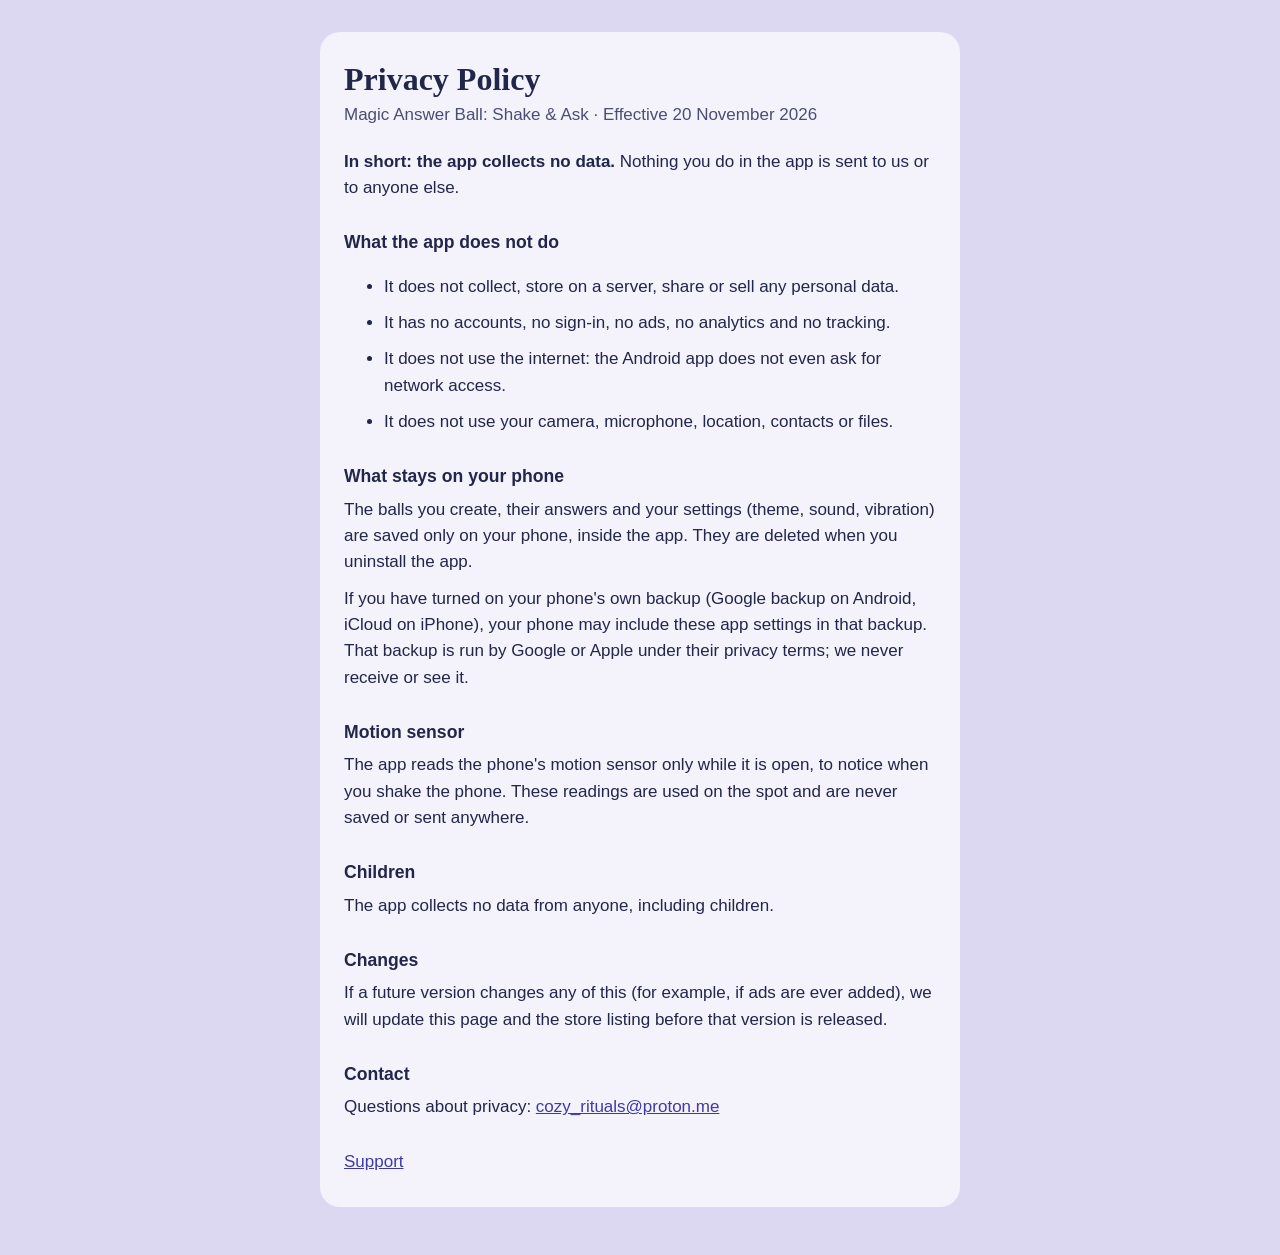
==== privacy.html @ 65c934a3 "Privacy policy and support page for Magic Answer Ball Co-Authored-By: Claude Opus 5.5 <noreply@anthr" ====
<!doctype html>
<html lang="en">
<head>
<meta charset="utf-8">
<meta name="viewport" content="width=device-width, initial-scale=1">
<title>Privacy Policy · Magic Answer Ball: Shake &amp; Ask</title>
<link rel="stylesheet" href="style.css">
</head>
<body>
<main>
<h1>Privacy Policy</h1>
<p class="meta">Magic Answer Ball: Shake &amp; Ask · Effective 20 November 2026</p>

<p><strong>In short: the app collects no data.</strong> Nothing you do in the app is sent to us or to anyone else.</p>

<h2>What the app does not do</h2>
<ul>
  <li>It does not collect, store on a server, share or sell any personal data.</li>
  <li>It has no accounts, no sign-in, no ads, no analytics and no tracking.</li>
  <li>It does not use the internet: the Android app does not even ask for network access.</li>
  <li>It does not use your camera, microphone, location, contacts or files.</li>
</ul>

<h2>What stays on your phone</h2>
<p>The balls you create, their answers and your settings (theme, sound, vibration) are saved only on your phone, inside the app. They are deleted when you uninstall the app.</p>
<p>If you have turned on your phone's own backup (Google backup on Android, iCloud on iPhone), your phone may include these app settings in that backup. That backup is run by Google or Apple under their privacy terms; we never receive or see it.</p>

<h2>Motion sensor</h2>
<p>The app reads the phone's motion sensor only while it is open, to notice when you shake the phone. These readings are used on the spot and are never saved or sent anywhere.</p>

<h2>Children</h2>
<p>The app collects no data from anyone, including children.</p>

<h2>Changes</h2>
<p>If a future version changes any of this (for example, if ads are ever added), we will update this page and the store listing before that version is released.</p>

<h2>Contact</h2>
<p>Questions about privacy: <a href="mailto:cozy_rituals@proton.me">cozy_rituals@proton.me</a></p>

<nav><a href="./">Support</a></nav>
</main>
</body>
</html>
---- style.css ----
:root {
  color-scheme: light dark;
  --bg: #dcd8f1;
  --surface: #f4f2fb;
  --text: #22264a;
  --text2: #4a4e72;
  --link: #3d3aa8;
}
@media (prefers-color-scheme: dark) {
  :root {
    --bg: #22264a;
    --surface: #383d66;
    --text: #f4f2fb;
    --text2: #cfcbe6;
    --link: #c9c2ff;
  }
}
* { box-sizing: border-box; }
body {
  margin: 0;
  padding: 32px 20px 48px;
  background: var(--bg);
  color: var(--text);
  font: 17px/1.55 -apple-system, BlinkMacSystemFont, "Segoe UI", Roboto, sans-serif;
}
main {
  max-width: 640px;
  margin: 0 auto;
  background: var(--surface);
  border-radius: 20px;
  padding: 28px 24px 32px;
}
h1 { font-family: "Cormorant Garamond", Georgia, serif; font-weight: 600; font-size: 2rem; line-height: 1.2; margin: 0 0 4px; }
h2 { font-size: 1.1rem; margin: 28px 0 6px; }
p, li { margin: 0 0 10px; }
.meta { color: var(--text2); margin-bottom: 20px; }
a { color: var(--link); }
nav { margin-top: 28px; color: var(--text2); }
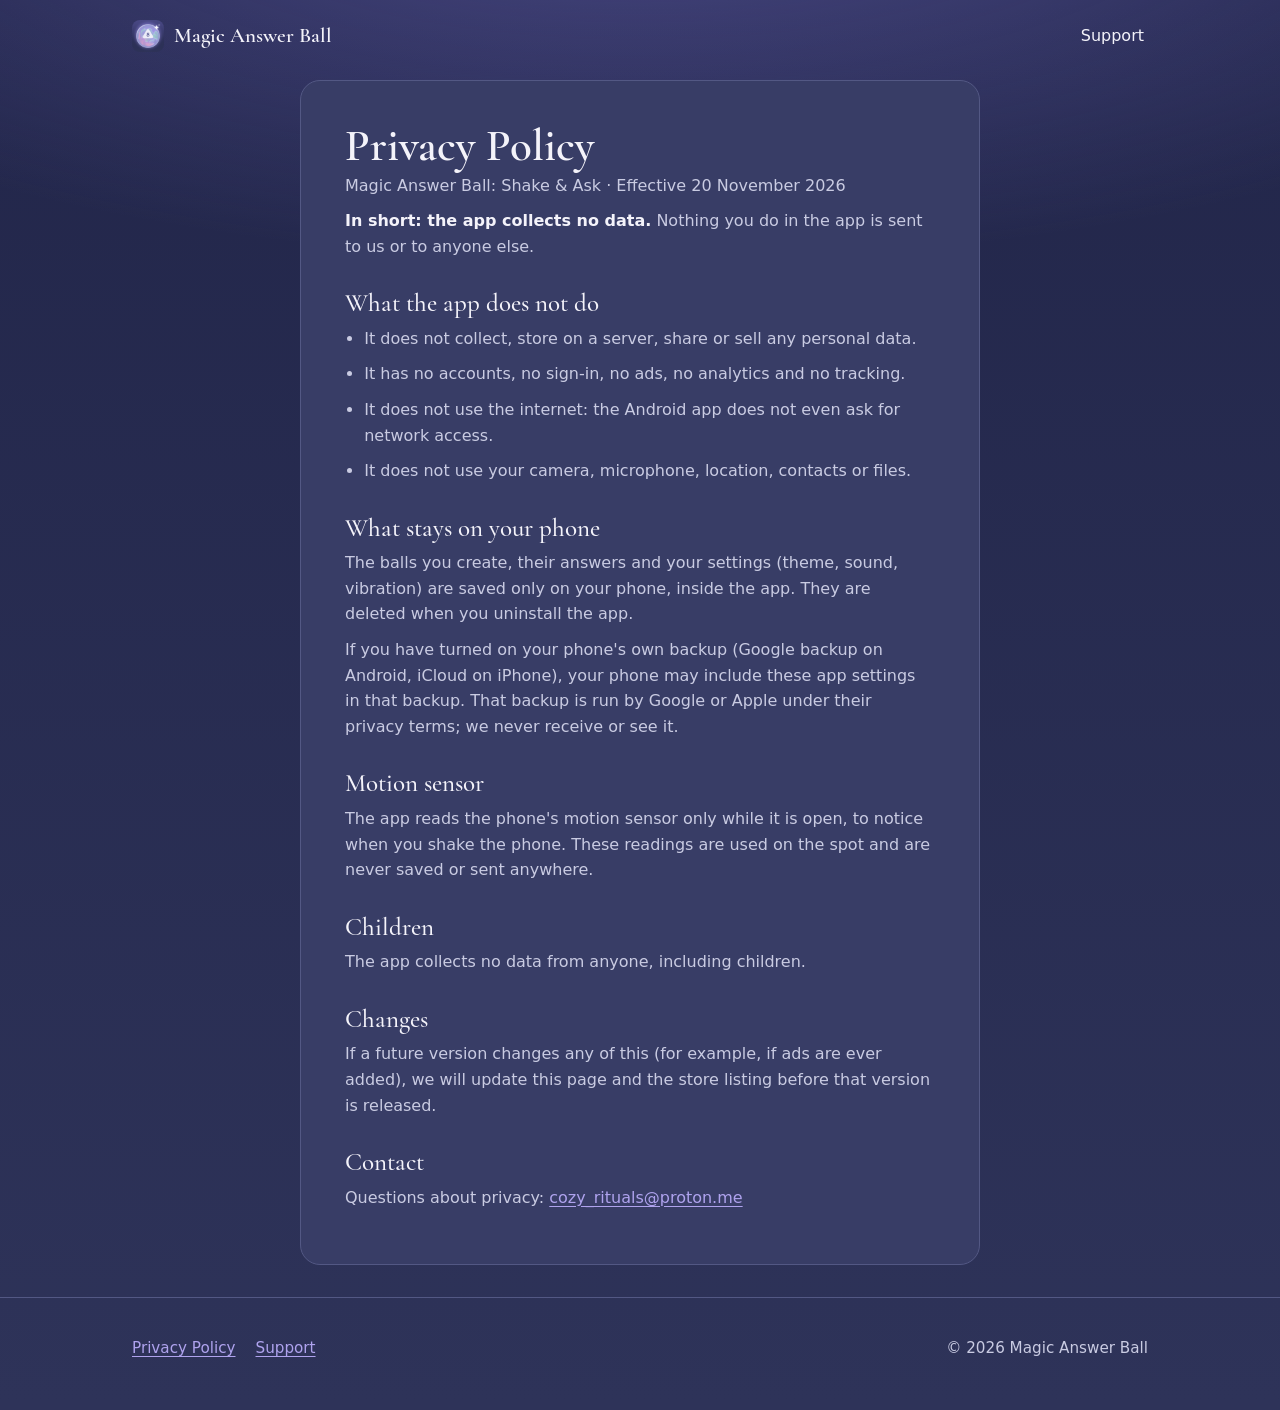
==== commit 079b121e: "Landing page for the app with support section; privacy page restyled Navy + top glow, self-hosted Co" ====
--- a/privacy.html
+++ b/privacy.html
@@ -1,43 +1,84 @@
-<!doctype html>
+<!DOCTYPE html>
 <html lang="en">
 <head>
 <meta charset="utf-8">
 <meta name="viewport" content="width=device-width, initial-scale=1">
 <title>Privacy Policy · Magic Answer Ball: Shake &amp; Ask</title>
+<meta name="description" content="Privacy policy of Magic Answer Ball: Shake & Ask. The app collects no data, has no accounts, ads or analytics, and does not use the internet.">
+<link rel="canonical" href="https://darimironova.github.io/magic-answer-ball-site/privacy.html">
+<meta name="theme-color" content="#22264a">
+<link rel="icon" href="favicon.ico" sizes="48x48">
+<link rel="icon" href="img/icon-192.png" type="image/png" sizes="192x192">
+<link rel="apple-touch-icon" href="img/apple-touch-icon.png">
+<meta property="og:type" content="website">
+<meta property="og:site_name" content="Magic Answer Ball">
+<meta property="og:title" content="Privacy Policy · Magic Answer Ball">
+<meta property="og:description" content="The app collects no data. Nothing you do in the app is sent to us or to anyone else.">
+<meta property="og:url" content="https://darimironova.github.io/magic-answer-ball-site/privacy.html">
+<meta property="og:image" content="https://darimironova.github.io/magic-answer-ball-site/img/og-1024x500.png">
+<meta property="og:image:width" content="1024">
+<meta property="og:image:height" content="500">
+<meta property="og:image:alt" content="A glass orb with lavender mist and the number 8, next to the words Magic Answer Ball">
+<meta name="twitter:card" content="summary_large_image">
+<link rel="preload" href="fonts/cormorant-garamond-600.woff2" as="font" type="font/woff2" crossorigin>
 <link rel="stylesheet" href="style.css">
 </head>
 <body>
-<main>
-<h1>Privacy Policy</h1>
-<p class="meta">Magic Answer Ball: Shake &amp; Ask · Effective 20 November 2026</p>
+<a class="skip" href="#main">Skip to content</a>
 
-<p><strong>In short: the app collects no data.</strong> Nothing you do in the app is sent to us or to anyone else.</p>
+<header class="site-header">
+  <div class="wrap">
+    <a class="brand" href="./" aria-label="Magic Answer Ball, home">
+      <img src="img/icon-192.png" width="32" height="32" alt="">
+      <span>Magic Answer Ball</span>
+    </a>
+    <nav aria-label="Main">
+      <a href="./#support">Support</a>
+    </nav>
+  </div>
+</header>
 
-<h2>What the app does not do</h2>
-<ul>
-  <li>It does not collect, store on a server, share or sell any personal data.</li>
-  <li>It has no accounts, no sign-in, no ads, no analytics and no tracking.</li>
-  <li>It does not use the internet: the Android app does not even ask for network access.</li>
-  <li>It does not use your camera, microphone, location, contacts or files.</li>
-</ul>
+<main id="main" class="wrap">
+  <article class="doc">
+    <h1>Privacy Policy</h1>
+    <p class="meta">Magic Answer Ball: Shake &amp; Ask · Effective 20 November 2026</p>
 
-<h2>What stays on your phone</h2>
-<p>The balls you create, their answers and your settings (theme, sound, vibration) are saved only on your phone, inside the app. They are deleted when you uninstall the app.</p>
-<p>If you have turned on your phone's own backup (Google backup on Android, iCloud on iPhone), your phone may include these app settings in that backup. That backup is run by Google or Apple under their privacy terms; we never receive or see it.</p>
+    <p><strong>In short: the app collects no data.</strong> Nothing you do in the app is sent to us or to anyone else.</p>
 
-<h2>Motion sensor</h2>
-<p>The app reads the phone's motion sensor only while it is open, to notice when you shake the phone. These readings are used on the spot and are never saved or sent anywhere.</p>
+    <h2>What the app does not do</h2>
+    <ul>
+      <li>It does not collect, store on a server, share or sell any personal data.</li>
+      <li>It has no accounts, no sign-in, no ads, no analytics and no tracking.</li>
+      <li>It does not use the internet: the Android app does not even ask for network access.</li>
+      <li>It does not use your camera, microphone, location, contacts or files.</li>
+    </ul>
 
-<h2>Children</h2>
-<p>The app collects no data from anyone, including children.</p>
+    <h2>What stays on your phone</h2>
+    <p>The balls you create, their answers and your settings (theme, sound, vibration) are saved only on your phone, inside the app. They are deleted when you uninstall the app.</p>
+    <p>If you have turned on your phone's own backup (Google backup on Android, iCloud on iPhone), your phone may include these app settings in that backup. That backup is run by Google or Apple under their privacy terms; we never receive or see it.</p>
 
-<h2>Changes</h2>
-<p>If a future version changes any of this (for example, if ads are ever added), we will update this page and the store listing before that version is released.</p>
+    <h2>Motion sensor</h2>
+    <p>The app reads the phone's motion sensor only while it is open, to notice when you shake the phone. These readings are used on the spot and are never saved or sent anywhere.</p>
 
-<h2>Contact</h2>
-<p>Questions about privacy: <a href="mailto:cozy_rituals@proton.me">cozy_rituals@proton.me</a></p>
+    <h2>Children</h2>
+    <p>The app collects no data from anyone, including children.</p>
 
-<nav><a href="./">Support</a></nav>
+    <h2>Changes</h2>
+    <p>If a future version changes any of this (for example, if ads are ever added), we will update this page and the store listing before that version is released.</p>
+
+    <h2>Contact</h2>
+    <p>Questions about privacy: <a href="mailto:cozy_rituals@proton.me">cozy_rituals@proton.me</a></p>
+  </article>
 </main>
+
+<footer class="site-footer">
+  <div class="wrap">
+    <nav aria-label="Footer">
+      <a href="privacy.html" aria-current="page">Privacy Policy</a>
+      <a href="./#support">Support</a>
+    </nav>
+    <span>© 2026 Magic Answer Ball</span>
+  </div>
+</footer>
 </body>
 </html>
--- a/style.css
+++ b/style.css
@@ -1,38 +1,373 @@
+/* Magic Answer Ball website. Colors: the app's dark palette (app repo docs/SPEC.md §6),
+   the navy of the splash and icon, the icon's top glow. Cormorant Garamond for headings
+   (SIL OFL 1.1, self-hosted: fonts/OFL.txt), the system sans for everything else.
+   No external requests of any kind. */
+
+@font-face {
+  font-family: "Cormorant Garamond";
+  src: url("fonts/cormorant-garamond-500.woff2") format("woff2");
+  font-weight: 500;
+  font-style: normal;
+  font-display: swap;
+}
+@font-face {
+  font-family: "Cormorant Garamond";
+  src: url("fonts/cormorant-garamond-600.woff2") format("woff2");
+  font-weight: 600;
+  font-style: normal;
+  font-display: swap;
+}
+
 :root {
-  color-scheme: light dark;
-  --bg: #dcd8f1;
-  --surface: #f4f2fb;
-  --text: #22264a;
-  --text2: #4a4e72;
-  --link: #3d3aa8;
-}
-@media (prefers-color-scheme: dark) {
-  :root {
-    --bg: #22264a;
-    --surface: #383d66;
-    --text: #f4f2fb;
-    --text2: #cfcbe6;
-    --link: #c9c2ff;
-  }
-}
+  color-scheme: dark;
+  --bg-top: #22264a;
+  --bg-bottom: #2e3359;
+  --glow: rgba(107, 102, 184, 0.55); /* icon top glow #6B66B8 */
+  --surface: #383d66;
+  --border: #535884;
+  --text: #f4f3fa;
+  --text2: #c9cbe2;
+  --accent: #afa3ee;
+  --accent-soft: #4a4680;
+  --serif: "Cormorant Garamond", Georgia, "Times New Roman", serif;
+  --sans: system-ui, -apple-system, BlinkMacSystemFont, "Segoe UI", Roboto, "Helvetica Neue", Arial, sans-serif;
+  --gutter: 20px;
+  --radius: 20px;
+}
+
 * { box-sizing: border-box; }
+
+html {
+  background: var(--bg-bottom);
+  -webkit-text-size-adjust: 100%;
+  scroll-behavior: smooth;
+}
+@media (prefers-reduced-motion: reduce) {
+  html { scroll-behavior: auto; }
+}
+
 body {
   margin: 0;
-  padding: 32px 20px 48px;
-  background: var(--bg);
-  color: var(--text);
-  font: 17px/1.55 -apple-system, BlinkMacSystemFont, "Segoe UI", Roboto, sans-serif;
-}
-main {
-  max-width: 640px;
+  min-height: 100vh;
+  background:
+    radial-gradient(ellipse 120% 560px at 50% -140px, var(--glow), transparent 72%),
+    linear-gradient(var(--bg-top), var(--bg-bottom) 1400px);
+  color: var(--text2);
+  font: 400 1rem/1.6 var(--sans);
+}
+
+img { max-width: 100%; height: auto; display: block; }
+
+a { color: var(--accent); text-underline-offset: 3px; }
+a:hover { color: var(--text); }
+a:focus-visible, summary:focus-visible {
+  outline: 2px solid var(--accent);
+  outline-offset: 3px;
+  border-radius: 6px;
+}
+
+h1, h2, h3 {
+  font-family: var(--serif);
+  color: var(--text);
+  font-weight: 500;
+  line-height: 1.15;
+  margin: 0;
+  text-wrap: balance;
+}
+
+.wrap {
+  width: 100%;
+  max-width: 1080px;
   margin: 0 auto;
-  background: var(--surface);
-  border-radius: 20px;
-  padding: 28px 24px 32px;
-}
-h1 { font-family: "Cormorant Garamond", Georgia, serif; font-weight: 600; font-size: 2rem; line-height: 1.2; margin: 0 0 4px; }
-h2 { font-size: 1.1rem; margin: 28px 0 6px; }
-p, li { margin: 0 0 10px; }
-.meta { color: var(--text2); margin-bottom: 20px; }
-a { color: var(--link); }
-nav { margin-top: 28px; color: var(--text2); }
+  padding-inline: var(--gutter);
+}
+
+.skip {
+  position: absolute;
+  left: -9999px;
+}
+.skip:focus {
+  left: var(--gutter);
+  top: 12px;
+  z-index: 1;
+  background: var(--surface);
+  color: var(--text);
+  padding: 10px 14px;
+  border-radius: 10px;
+}
+
+/* Header */
+.site-header .wrap {
+  display: flex;
+  align-items: center;
+  justify-content: space-between;
+  gap: 16px;
+  min-height: 72px;
+}
+.brand {
+  display: inline-flex;
+  align-items: center;
+  gap: 10px;
+  min-height: 48px;
+  color: var(--text);
+  text-decoration: none;
+  font-family: var(--serif);
+  font-weight: 600;
+  font-size: 1.3rem;
+}
+.brand img { width: 32px; height: 32px; border-radius: 8px; }
+.site-header nav a {
+  display: inline-flex;
+  align-items: center;
+  min-height: 48px;
+  padding-inline: 4px;
+  color: var(--text); /* on the top glow the accent would be 3.6:1 */
+  font-weight: 500;
+  text-decoration: none;
+}
+.site-header nav a:hover { color: var(--accent); }
+
+/* Hero */
+.hero {
+  display: grid;
+  gap: 8px;
+  justify-items: center;
+  text-align: center;
+  padding-block: 8px 56px;
+}
+.hero-orb { width: min(78vw, 380px); }
+.hero h1 {
+  font-weight: 600;
+  font-size: clamp(2.1rem, 8.6vw, 3.6rem);
+  max-width: 14ch;
+  margin-top: 4px;
+}
+.hero p {
+  max-width: 34rem;
+  margin: 16px 0 0;
+  font-size: 1.1rem;
+}
+.badge {
+  display: inline-block;
+  margin-top: 24px;
+  padding: 10px 18px;
+  border: 1px solid var(--border);
+  border-radius: 999px;
+  background: var(--accent-soft);
+  color: var(--text);
+  font-size: 0.95rem;
+  font-weight: 500;
+  line-height: 1.4;
+}
+
+/* Sections */
+section { padding-block: 48px; }
+.section-label {
+  margin: 0 0 10px;
+  color: var(--accent);
+  font-size: 0.78rem;
+  font-weight: 600;
+  letter-spacing: 0.14em;
+  text-transform: uppercase;
+}
+section h2 { font-size: clamp(1.9rem, 7vw, 2.75rem); }
+
+.split {
+  display: grid;
+  gap: 32px;
+  align-items: center;
+}
+.split > .text { max-width: 36rem; }
+
+.phone {
+  width: min(64vw, 270px);
+  margin-inline: auto;
+  border-radius: 28px;
+  border: 1px solid var(--border);
+  box-shadow: 0 24px 60px rgba(11, 12, 33, 0.55);
+}
+
+/* How it works */
+.steps {
+  list-style: none;
+  counter-reset: step;
+  padding: 0;
+  margin: 24px 0 0;
+  display: grid;
+  gap: 14px;
+}
+.steps li {
+  counter-increment: step;
+  display: grid;
+  grid-template-columns: 44px 1fr;
+  gap: 14px;
+  align-items: center;
+  padding: 14px 16px;
+  background: var(--surface);
+  border: 1px solid var(--border);
+  border-radius: var(--radius);
+  color: var(--text);
+}
+.steps li::before {
+  content: counter(step);
+  display: grid;
+  place-items: center;
+  width: 44px;
+  height: 44px;
+  border-radius: 50%;
+  background: var(--accent-soft);
+  font-family: var(--serif);
+  font-weight: 600;
+  font-size: 1.5rem;
+  font-variant-numeric: lining-nums;
+  line-height: 1;
+  color: var(--text);
+}
+
+/* Feature lists */
+.features {
+  list-style: none;
+  padding: 0;
+  margin: 22px 0 0;
+  display: grid;
+  gap: 12px;
+}
+.features li {
+  position: relative;
+  padding-left: 26px;
+}
+.features li::before {
+  content: "";
+  position: absolute;
+  left: 2px;
+  top: 0.55em;
+  width: 10px;
+  height: 10px;
+  border-radius: 50%;
+  background: radial-gradient(circle at 35% 35%, #f4f3fa, var(--accent) 70%);
+}
+.features strong { color: var(--text); font-weight: 600; }
+
+/* Three screenshots: a swipeable strip on phones, a row on wide screens */
+.gallery {
+  display: flex;
+  gap: 16px;
+  margin: 32px calc(-1 * var(--gutter)) 0;
+  padding: 4px var(--gutter) 28px;
+  overflow-x: auto;
+  scroll-snap-type: x mandatory;
+  scroll-padding-inline: var(--gutter);
+}
+.gallery .phone {
+  flex: 0 0 auto;
+  width: min(62vw, 250px);
+  margin: 0;
+  scroll-snap-align: start;
+}
+
+/* Private by design */
+.card {
+  background: var(--surface);
+  border: 1px solid var(--border);
+  border-radius: var(--radius);
+  padding: 28px 22px;
+}
+
+/* Support */
+.faq { margin-top: 24px; display: grid; gap: 10px; }
+.faq details {
+  background: var(--surface);
+  border: 1px solid var(--border);
+  border-radius: 16px;
+}
+.faq summary {
+  cursor: pointer;
+  list-style: none;
+  display: flex;
+  justify-content: space-between;
+  align-items: center;
+  gap: 16px;
+  min-height: 52px;
+  padding: 12px 18px;
+  color: var(--text);
+  font-weight: 600;
+}
+.faq summary::-webkit-details-marker { display: none; }
+.faq summary::after {
+  content: "+";
+  flex: none;
+  font-size: 1.4rem;
+  font-weight: 400;
+  line-height: 1;
+  color: var(--accent);
+}
+.faq details[open] summary::after { content: "–"; }
+.faq details p { margin: 0; padding: 0 18px 16px; }
+.contact { margin-top: 28px; font-size: 1.05rem; }
+.contact a { font-weight: 600; overflow-wrap: anywhere; }
+
+/* Footer */
+.site-footer {
+  margin-top: 24px;
+  padding-block: 28px 40px;
+  border-top: 1px solid var(--border);
+  font-size: 0.95rem;
+}
+.site-footer .wrap {
+  display: flex;
+  flex-wrap: wrap;
+  gap: 8px 20px;
+  align-items: center;
+  justify-content: space-between;
+}
+.site-footer nav { display: flex; flex-wrap: wrap; gap: 4px 20px; }
+.site-footer nav a { display: inline-flex; align-items: center; min-height: 44px; }
+
+/* Privacy policy page */
+.doc {
+  max-width: 680px;
+  margin: 8px auto 32px;
+  background: var(--surface);
+  border: 1px solid var(--border);
+  border-radius: var(--radius);
+  padding: 28px 22px 32px;
+}
+.doc h1 { font-size: clamp(2.1rem, 8vw, 2.8rem); font-weight: 600; }
+.doc h2 { font-size: 1.55rem; margin: 30px 0 8px; }
+.doc p, .doc li { margin: 0 0 10px; }
+.doc ul { padding-left: 1.2rem; margin: 0 0 10px; }
+.doc strong { color: var(--text); }
+.meta { margin: 8px 0 22px; color: var(--text2); }
+
+@media (min-width: 600px) {
+  :root { --gutter: 32px; }
+  .doc { padding: 40px 44px 44px; }
+  .card { padding: 36px 40px; }
+}
+
+@media (min-width: 880px) {
+  .hero {
+    grid-template-columns: 1.1fr 0.9fr;
+    text-align: left;
+    justify-items: start;
+    align-items: center;
+    gap: 24px 48px;
+    padding-block: 32px 72px;
+  }
+  .hero-orb { grid-column: 2; grid-row: 1; width: 100%; max-width: 420px; justify-self: center; }
+  .hero .hero-text { grid-column: 1; grid-row: 1; }
+  .hero h1 { margin-top: 0; }
+  section { padding-block: 64px; }
+  .split { grid-template-columns: 1fr 1fr; gap: 56px; }
+  .split.reverse > .text { order: 2; }
+  .phone { width: 280px; }
+  .gallery {
+    overflow: visible;
+    margin-inline: 0;
+    padding-inline: 0;
+    justify-content: center;
+    gap: 28px;
+  }
+  .gallery .phone { width: 260px; }
+  .faq { max-width: 760px; }
+}
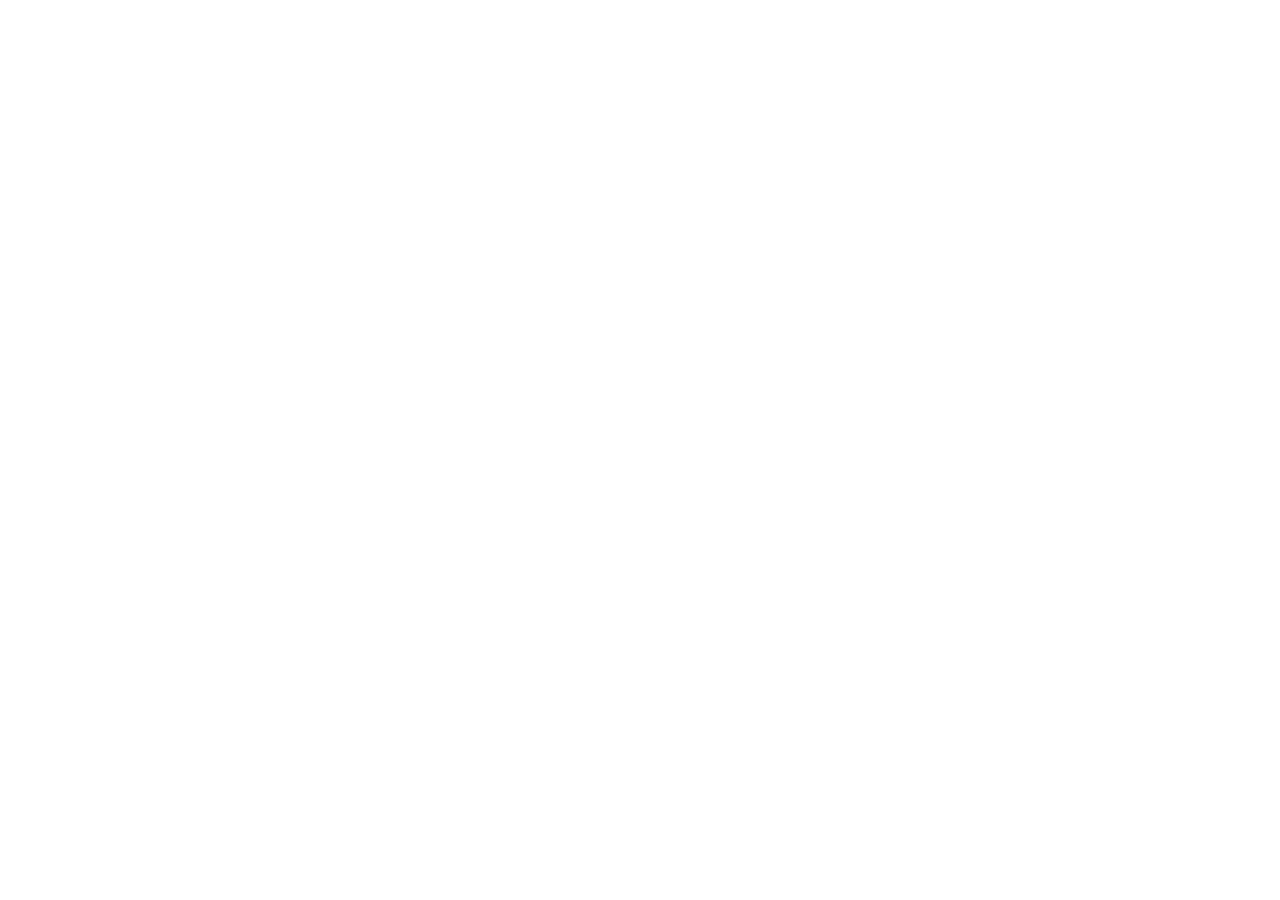
==== commit 6ecc49b8: "Site moved to dm-insights.github.io/magic-answer-ball-site: redirect pages for /, privacy.html, #sup" ====
--- a/privacy.html
+++ b/privacy.html
@@ -1,84 +1,16 @@
-<!DOCTYPE html>
+<!doctype html>
 <html lang="en">
 <head>
 <meta charset="utf-8">
 <meta name="viewport" content="width=device-width, initial-scale=1">
-<title>Privacy Policy · Magic Answer Ball: Shake &amp; Ask</title>
-<meta name="description" content="Privacy policy of Magic Answer Ball: Shake & Ask. The app collects no data, has no accounts, ads or analytics, and does not use the internet.">
-<link rel="canonical" href="https://darimironova.github.io/magic-answer-ball-site/privacy.html">
-<meta name="theme-color" content="#22264a">
-<link rel="icon" href="favicon.ico" sizes="48x48">
-<link rel="icon" href="img/icon-192.png" type="image/png" sizes="192x192">
-<link rel="apple-touch-icon" href="img/apple-touch-icon.png">
-<meta property="og:type" content="website">
-<meta property="og:site_name" content="Magic Answer Ball">
-<meta property="og:title" content="Privacy Policy · Magic Answer Ball">
-<meta property="og:description" content="The app collects no data. Nothing you do in the app is sent to us or to anyone else.">
-<meta property="og:url" content="https://darimironova.github.io/magic-answer-ball-site/privacy.html">
-<meta property="og:image" content="https://darimironova.github.io/magic-answer-ball-site/img/og-1024x500.png">
-<meta property="og:image:width" content="1024">
-<meta property="og:image:height" content="500">
-<meta property="og:image:alt" content="A glass orb with lavender mist and the number 8, next to the words Magic Answer Ball">
-<meta name="twitter:card" content="summary_large_image">
-<link rel="preload" href="fonts/cormorant-garamond-600.woff2" as="font" type="font/woff2" crossorigin>
-<link rel="stylesheet" href="style.css">
+<title>Privacy policy has moved</title>
+<link rel="canonical" href="https://dm-insights.github.io/magic-answer-ball-site/privacy.html">
+<meta name="robots" content="noindex">
+<script>location.replace("https://dm-insights.github.io/magic-answer-ball-site/privacy.html" + location.search + location.hash);</script>
+<meta http-equiv="refresh" content="0; url=https://dm-insights.github.io/magic-answer-ball-site/privacy.html">
+<style>body{margin:0;padding:48px 16px;background:#22264A;color:#F2F0FF;font:17px/1.5 -apple-system,system-ui,Roboto,sans-serif;text-align:center}a{color:#F2F0FF}</style>
 </head>
 <body>
-<a class="skip" href="#main">Skip to content</a>
-
-<header class="site-header">
-  <div class="wrap">
-    <a class="brand" href="./" aria-label="Magic Answer Ball, home">
-      <img src="img/icon-192.png" width="32" height="32" alt="">
-      <span>Magic Answer Ball</span>
-    </a>
-    <nav aria-label="Main">
-      <a href="./#support">Support</a>
-    </nav>
-  </div>
-</header>
-
-<main id="main" class="wrap">
-  <article class="doc">
-    <h1>Privacy Policy</h1>
-    <p class="meta">Magic Answer Ball: Shake &amp; Ask · Effective 20 November 2026</p>
-
-    <p><strong>In short: the app collects no data.</strong> Nothing you do in the app is sent to us or to anyone else.</p>
-
-    <h2>What the app does not do</h2>
-    <ul>
-      <li>It does not collect, store on a server, share or sell any personal data.</li>
-      <li>It has no accounts, no sign-in, no ads, no analytics and no tracking.</li>
-      <li>It does not use the internet: the Android app does not even ask for network access.</li>
-      <li>It does not use your camera, microphone, location, contacts or files.</li>
-    </ul>
-
-    <h2>What stays on your phone</h2>
-    <p>The balls you create, their answers and your settings (theme, sound, vibration) are saved only on your phone, inside the app. They are deleted when you uninstall the app.</p>
-    <p>If you have turned on your phone's own backup (Google backup on Android, iCloud on iPhone), your phone may include these app settings in that backup. That backup is run by Google or Apple under their privacy terms; we never receive or see it.</p>
-
-    <h2>Motion sensor</h2>
-    <p>The app reads the phone's motion sensor only while it is open, to notice when you shake the phone. These readings are used on the spot and are never saved or sent anywhere.</p>
-
-    <h2>Children</h2>
-    <p>The app collects no data from anyone, including children.</p>
-
-    <h2>Changes</h2>
-    <p>If a future version changes any of this (for example, if ads are ever added), we will update this page and the store listing before that version is released.</p>
-
-    <h2>Contact</h2>
-    <p>Questions about privacy: <a href="mailto:cozy_rituals@proton.me">cozy_rituals@proton.me</a></p>
-  </article>
-</main>
-
-<footer class="site-footer">
-  <div class="wrap">
-    <nav aria-label="Footer">
-      <a href="privacy.html" aria-current="page">Privacy Policy</a>
-      <a href="./#support">Support</a>
-    </nav>
-    <span>© 2026 Magic Answer Ball</span>
-  </div>
-</footer>
+<p>This page has moved: <a href="https://dm-insights.github.io/magic-answer-ball-site/privacy.html">https://dm-insights.github.io/magic-answer-ball-site/privacy.html</a></p>
 </body>
 </html>
